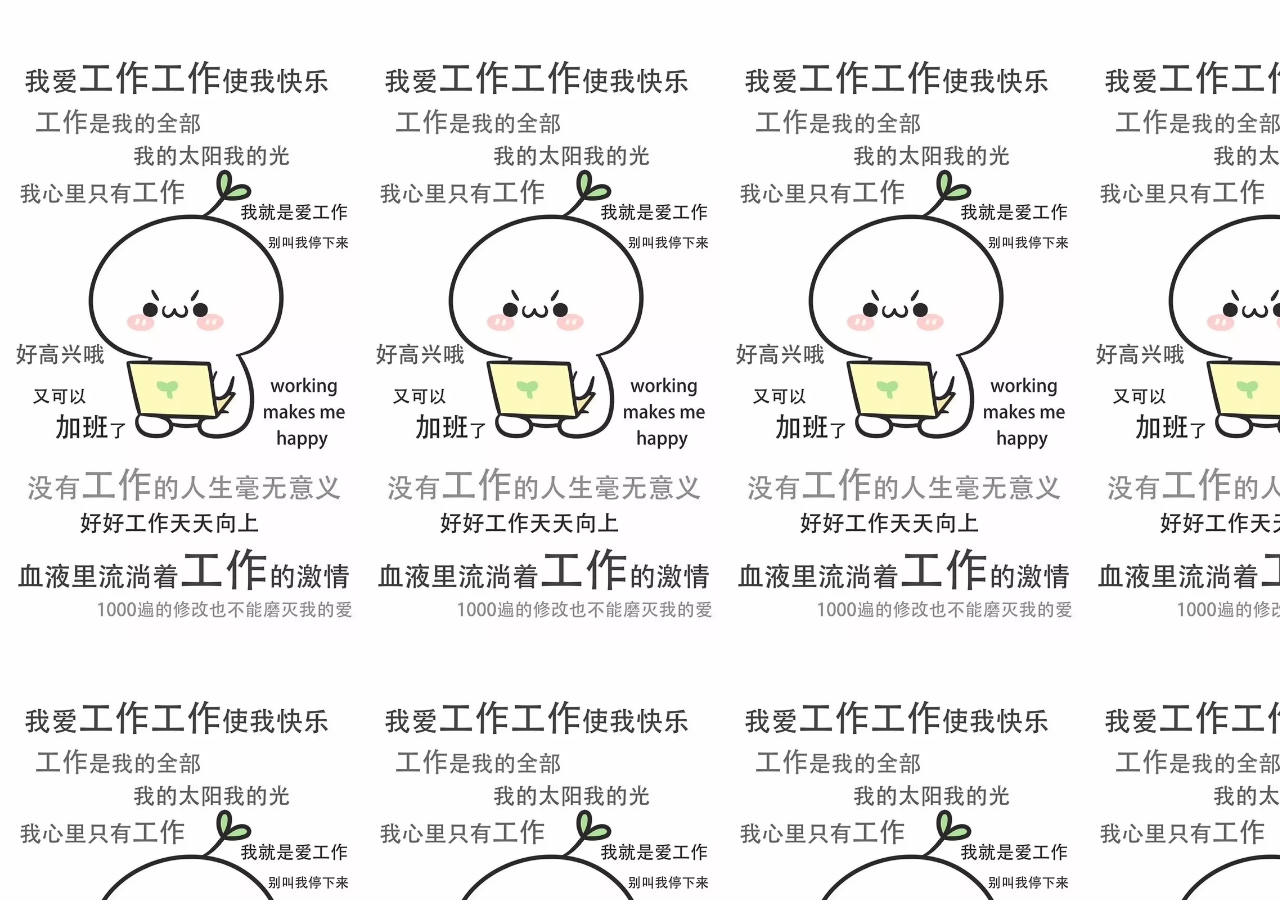
==== index.html @ 6ea9e196 "6" ====
<html>
<head>
<title>Welcome!</title>
<meta name="keywords" content="机电4组 jidian4zu 齐齐哈尔汽车修理 齐齐哈尔汽车维修 永安立交桥汽车维修 齐齐哈尔修车 汽车维修">
<style type="text/css">
body{
	background-image: url('background.jpg');
	//background-repeat: no-repeat;
}
</style>
</head>
<body>
	
</body>
</html>
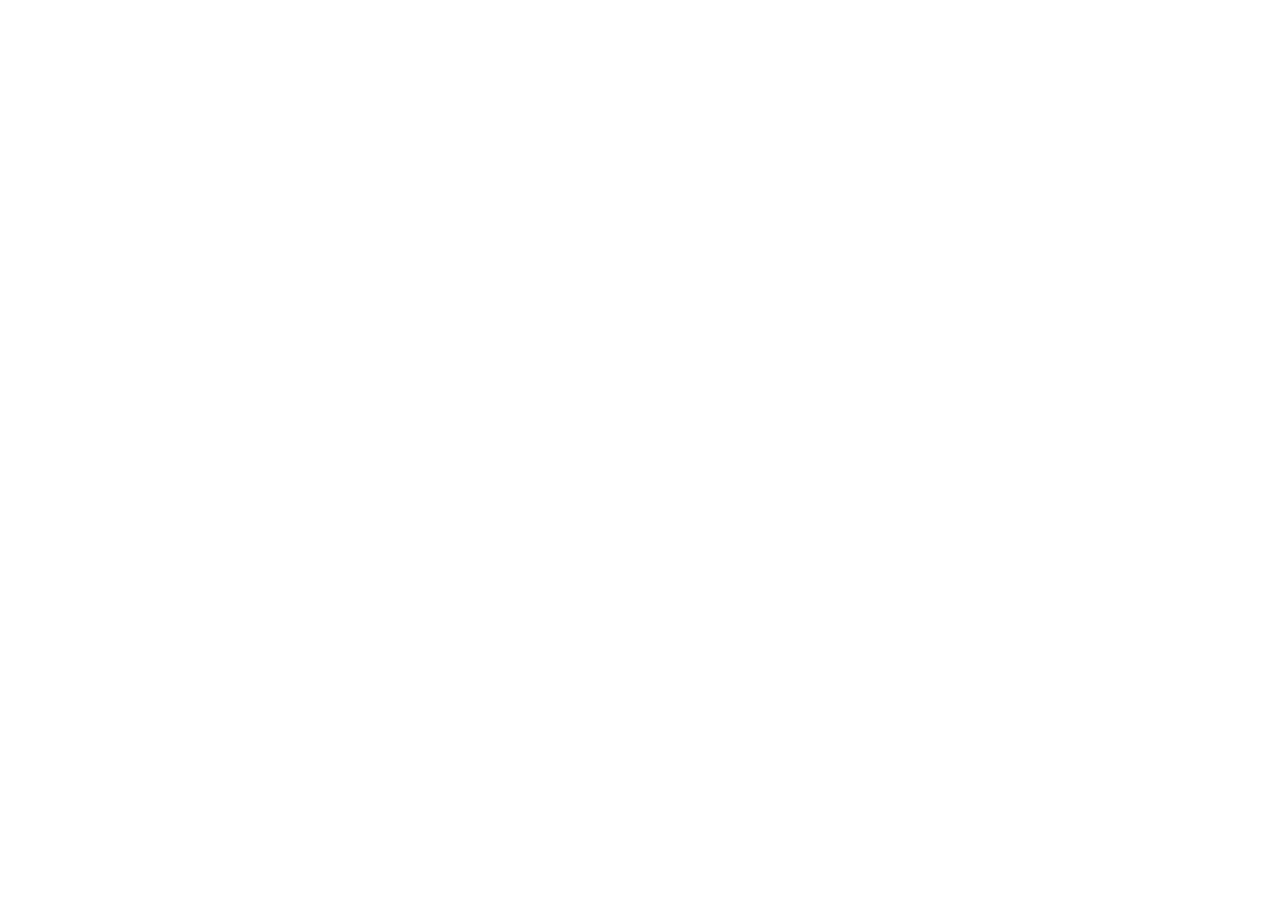
==== commit eb8843b6: "首页地图" ====
--- a/index.html
+++ b/index.html
@@ -1,15 +1,32 @@
 <html>
 <head>
 <title>Welcome!</title>
-<meta name="keywords" content="机电4组 jidian4zu 齐齐哈尔汽车修理 齐齐哈尔汽车维修 永安立交桥汽车维修 齐齐哈尔修车 汽车维修">
+<meta name="keywords" content="机电4组 jidian4zu 机电4组日产专营 齐齐哈尔汽车修理 齐齐哈尔汽车维修 永安立交桥汽车维修 齐齐哈尔修车 汽车维修">
+<meta name="baidu-site-verification" content="4IlRgGIJdJ" />
 <style type="text/css">
-body{
-	background-image: url('background.jpg');
-	//background-repeat: no-repeat;
+html{height:100%}  
+body{height:100%;margin:0px;padding:0px}  
+#container{width: 100%;height: 800px;}
+</style>
+<script type="text/javascript" src="http://api.map.baidu.com/api?v=2.0&ak=d1UkkvOOKW4IbhNXGVHAtLdHIHNbizeh">
+</script>
+<script type="text/javascript">
+function initialize() {  
+var map = new BMap.Map("container");          // 创建地图实例  
+var point = new BMap.Point(123.944604, 47.331149);  // 创建点坐标 
+map.centerAndZoom(point, 18); 
+var marker= new BMap.Marker(point);
+map.addOverlay(marker);  
+var label = new BMap.Label("机电4组日产专营欢迎您！",{offset:new BMap.Size(20,-10)});
+marker.setLabel(label);
+map.enableScrollWheelZoom(true);  //开启拖拽
 }
-</style>
+window.onload=initialize
+</script>
 </head>
 <body>
-	
+	<div id="container">
+
+	</div>
 </body>
 </html>
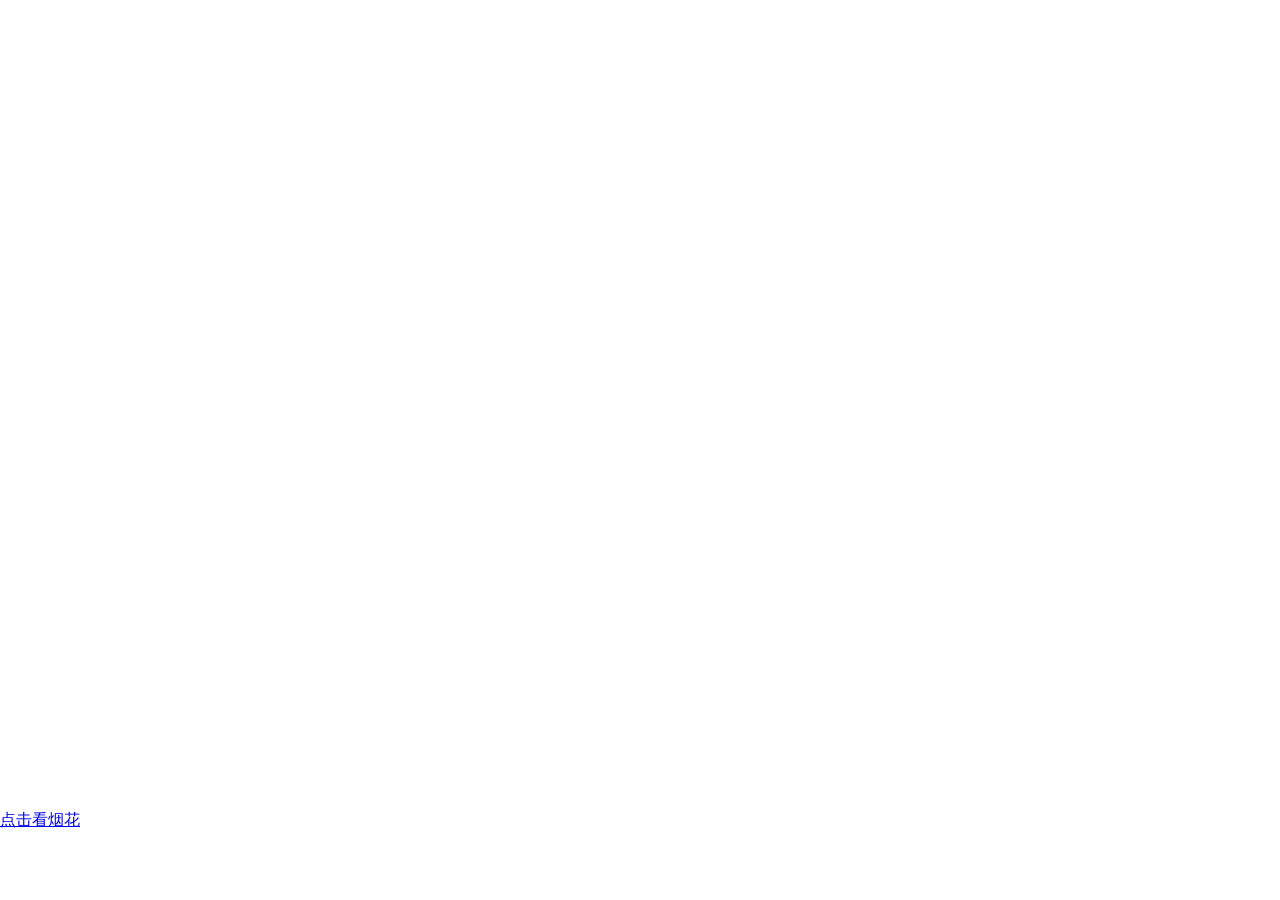
==== commit 69357a76: "路径变更" ====
--- a/index.html
+++ b/index.html
@@ -1,13 +1,15 @@
 <html>
 <head>
-<title>Welcome!</title>
+<title>机电4组日产专营欢迎您！!</title>
 <meta name="keywords" content="机电4组 jidian4zu 机电4组日产专营 齐齐哈尔汽车修理 齐齐哈尔汽车维修 永安立交桥汽车维修 齐齐哈尔修车 汽车维修">
+<meta name="discription" content="机电4组日产专营">
 <meta name="baidu-site-verification" content="4IlRgGIJdJ" />
 <style type="text/css">
 html{height:100%}  
 body{height:100%;margin:0px;padding:0px}  
-#container{width: 100%;height: 800px;}
+#container{width: 100%;height: 90%;}
 </style>
+<link rel="icon" href="logo.jpg" type="image/jpg" >
 <script type="text/javascript" src="http://api.map.baidu.com/api?v=2.0&ak=d1UkkvOOKW4IbhNXGVHAtLdHIHNbizeh">
 </script>
 <script type="text/javascript">
@@ -28,5 +30,6 @@
 	<div id="container">
 
 	</div>
+	<a href="./fireworks.html">点击看烟花</a>
 </body>
 </html>
